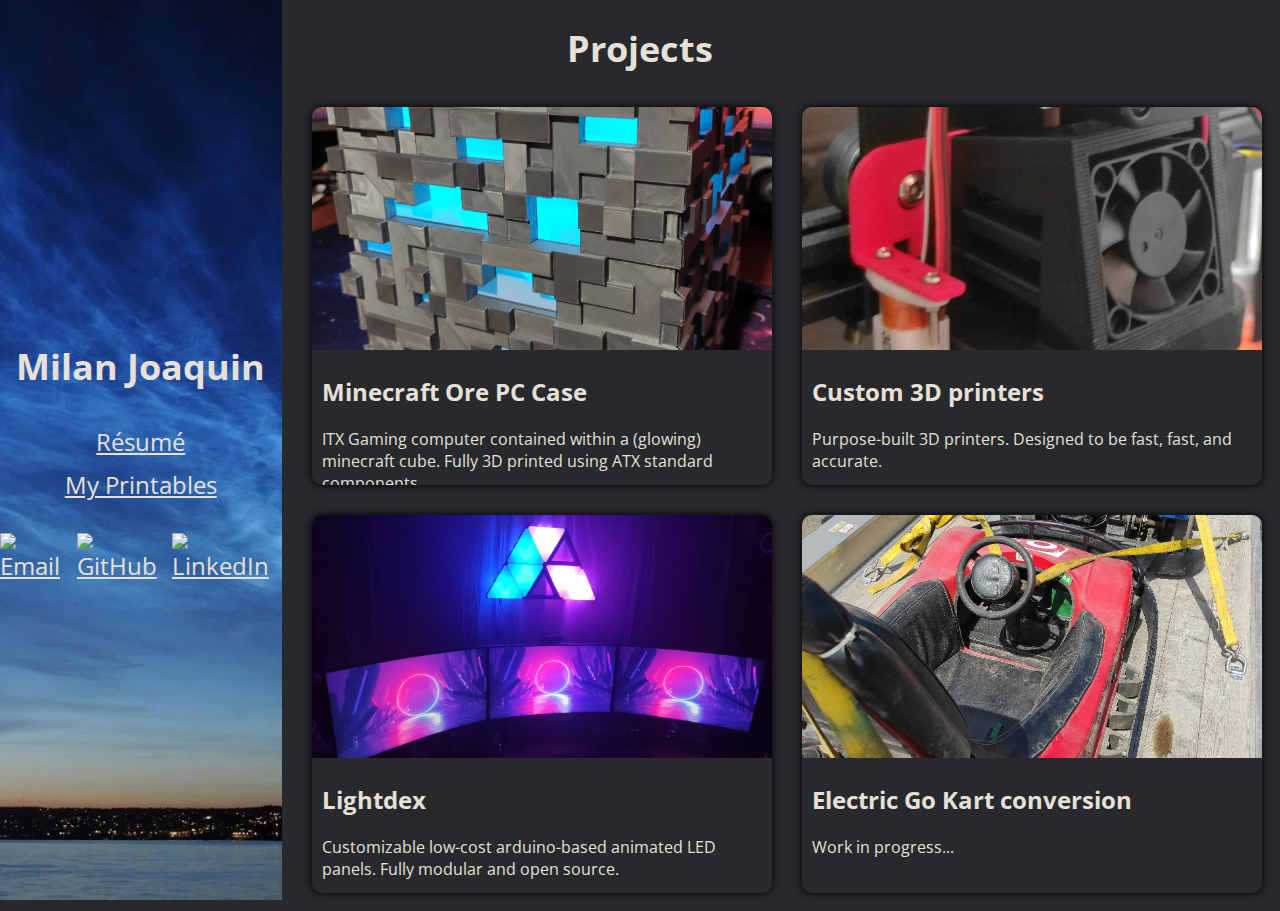
==== index.html @ 65297bf9 "Increased comfort" ====
<!DOCTYPE html>
<html>
<!-- Hello there ;) -->

<head>
    <title>Milan Joaquin | Portfolio</title>
    <link href="https://fonts.googleapis.com/css2?family=Open+Sans&display=swap" rel="stylesheet">
    <style>
        /* CSS for styling the body */
        body {
            background-color: #27292c;
            /*default dark*/
            color: #e6e0d8;
            /*default light*/
            font-family: 'Open Sans', sans-serif;
            /*default font*/
        }

        /* CSS for styling the side panel */
        #side-panel {
            background-image: url("banner-image.jpg");
            background-size: cover;
            /* Background size to cover the whole panel */
            background-repeat: no-repeat;
            position: fixed;
            top: 0;
            left: 0;
            width: 22vw;
            height: 100vh;
            display: flex;
            flex-direction: column;
            align-items: center;
            justify-content: center;
        }

        /* CSS for styling the title */
        h1 {
            font-size: 36px;
            text-align: center;
        }

        /* CSS for styling the header links */
        a {
            color: #e6e0d8;
            /* Force default colour */
            text-decoration: underline;
            font-size: 24px;
            margin-top: 10px;
            display: block;
        }


        #logos img {
            width: 30px;
            height: 30px;
            margin-right: 10px;
            /* add margin between logos */
        }

        .project-box {
            padding-bottom: 15vh;
            box-sizing: border-box;
            overflow: hidden;
            height: 42vh;
            box-shadow: 0px 0px 10px #000;
            margin: 10px;

            border-radius: 10px;
            /* Rounds the corners of the project box */

        }

        .project-box h2,
        .project-box p {
            padding-left: 10px;
            padding-right: 10px;
            overflow: hidden;
        }

        .project-box:hover {
            background-color: #333;
            cursor: pointer;
        }

        #project-container {
            position: relative;
            margin-left: 23vw;
            /* push the container away from the side panel */
        }

        img {
            width: 100%;
            height: 100%;
            object-fit: cover;
        }
    </style>
</head>

<body>
    <div id="side-panel">
        <h1>Milan Joaquin</h1>
        <a href="https://drive.google.com/file/d/1LpB70wsHQN6nvlEiZEyTTWTKem5ew9L4/view?usp=share_link">Résumé</a>
        <a href="https://www.printables.com/social/192937-mjjoaquin/models">My Printables</a><br />
        <div id="logos" style="display: flex; align-items: center;">
            <a href="mailto:milanjoaq@gmail.com">
                <img src="https://icon-library.com/images/email-icon-white/email-icon-white-5.jpg" alt="Email">
            </a>
            <a href="https://github.com/mjjoaquin">
                <img src="https://icon-library.com/images/github-icon-white/github-icon-white-6.jpg" alt="GitHub">
            </a>
            <a href="https://www.linkedin.com/in/milan-joaquin-6308b6221/">
                <img src="https://iconsplace.com/wp-content/uploads/_icons/ffffff/256/png/linkedin-icon-18-256.png"
                    alt="LinkedIn">
            </a>
        </div>

    </div>
    <h1> Projects </h1>
    <div id="project-container"
        style="display: grid; grid-template-columns: repeat(2, 1fr); grid-template-rows: repeat(2, 1fr); grid-gap: 10px;">
        <div class="project-box" onclick="window.location.href = 'mccase.html';"
            style="box-shadow: 0px 0px 10px #000; border-radius: 10px;">
            <img src="project-image-4.jpg" alt="Project Image 4">
            <h2>Minecraft Ore PC Case</h2>
            <p>ITX Gaming computer contained within a (glowing) minecraft cube. Fully 3D printed using ATX standard
                components.</p>
        </div>
        <div class="project-box" onclick="window.location.href = '3dprinters.html';"
            style="box-shadow: 0px 0px 10px #000; border-radius: 10px;">
            <img src="project-image-2.jpg" alt="Project Image 2">
            <h2>Custom 3D printers</h2>
            <p>Purpose-built 3D printers. Designed to be fast, fast, and accurate.</p>
        </div>
        <div class="project-box" onclick="window.location.href = 'lightdex.html';"
            style="box-shadow: 0px 0px 10px #000; border-radius: 10px;">
            <img src="project-image-3.jpg" alt="Project Image 3">
            <h2>Lightdex</h2>
            <p>Customizable low-cost arduino-based animated LED panels. Fully modular and open source.</p>
        </div>
        <div class="project-box" onclick="window.location.href = 'gokart.html';"
            style="box-shadow: 0px 0px 10px #000; border-radius: 10px;">
            <img src="project-image-1.jpg" alt="Project Image 1">
            <h2>Electric Go Kart conversion</h2>
            <p>Work in progress...</p>
        </div>
    </div>
</body>

</html>
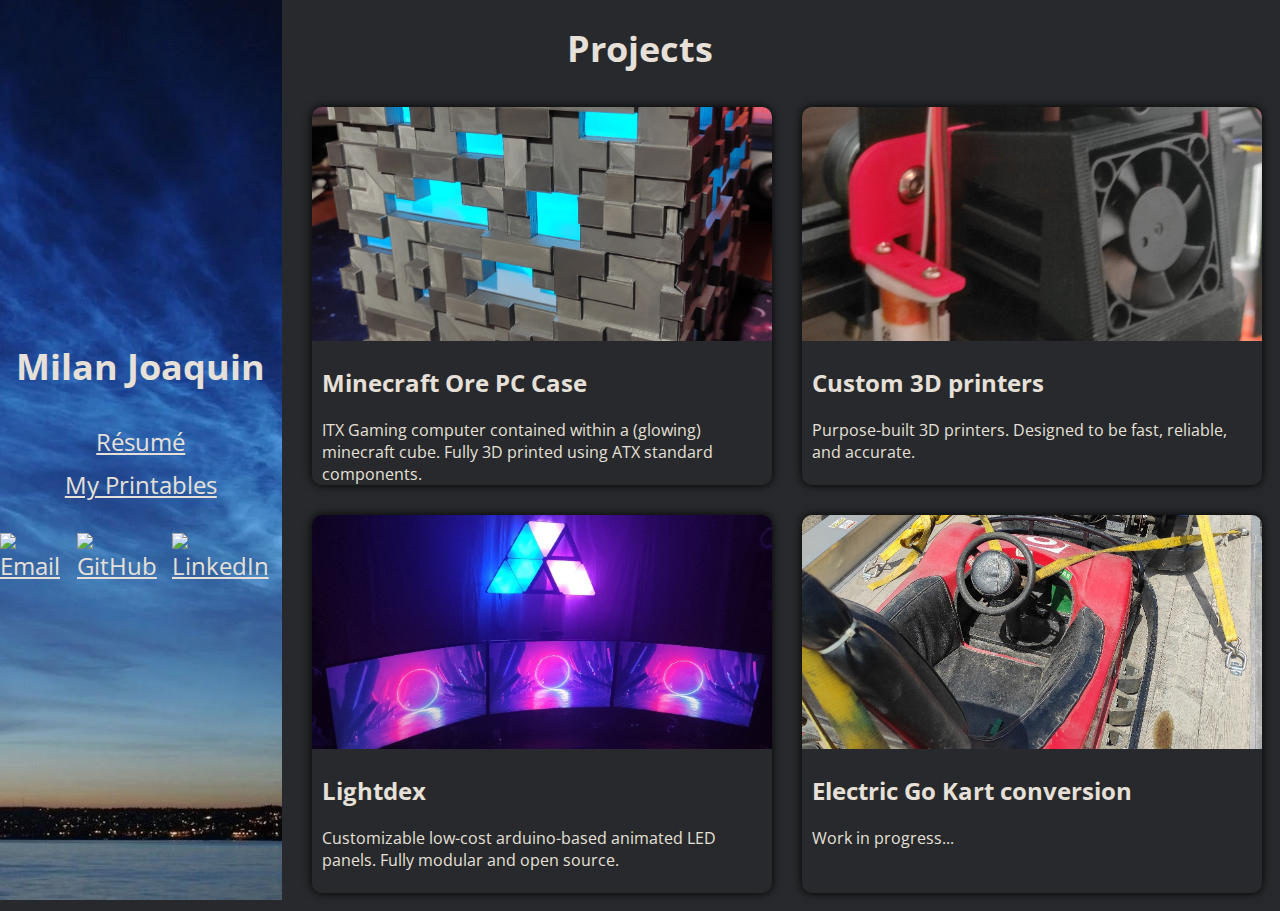
==== commit 3ac16e52: "Added hover effect" ====
--- a/index.html
+++ b/index.html
@@ -58,13 +58,12 @@
         }
 
         .project-box {
-            padding-bottom: 15vh;
+            padding-bottom: 16vh;
             box-sizing: border-box;
             overflow: hidden;
             height: 42vh;
             box-shadow: 0px 0px 10px #000;
             margin: 10px;
-
             border-radius: 10px;
             /* Rounds the corners of the project box */
 
@@ -129,7 +128,7 @@
             style="box-shadow: 0px 0px 10px #000; border-radius: 10px;">
             <img src="project-image-2.jpg" alt="Project Image 2">
             <h2>Custom 3D printers</h2>
-            <p>Purpose-built 3D printers. Designed to be fast, fast, and accurate.</p>
+            <p>Purpose-built 3D printers. Designed to be fast, reliable, and accurate.</p>
         </div>
         <div class="project-box" onclick="window.location.href = 'lightdex.html';"
             style="box-shadow: 0px 0px 10px #000; border-radius: 10px;">
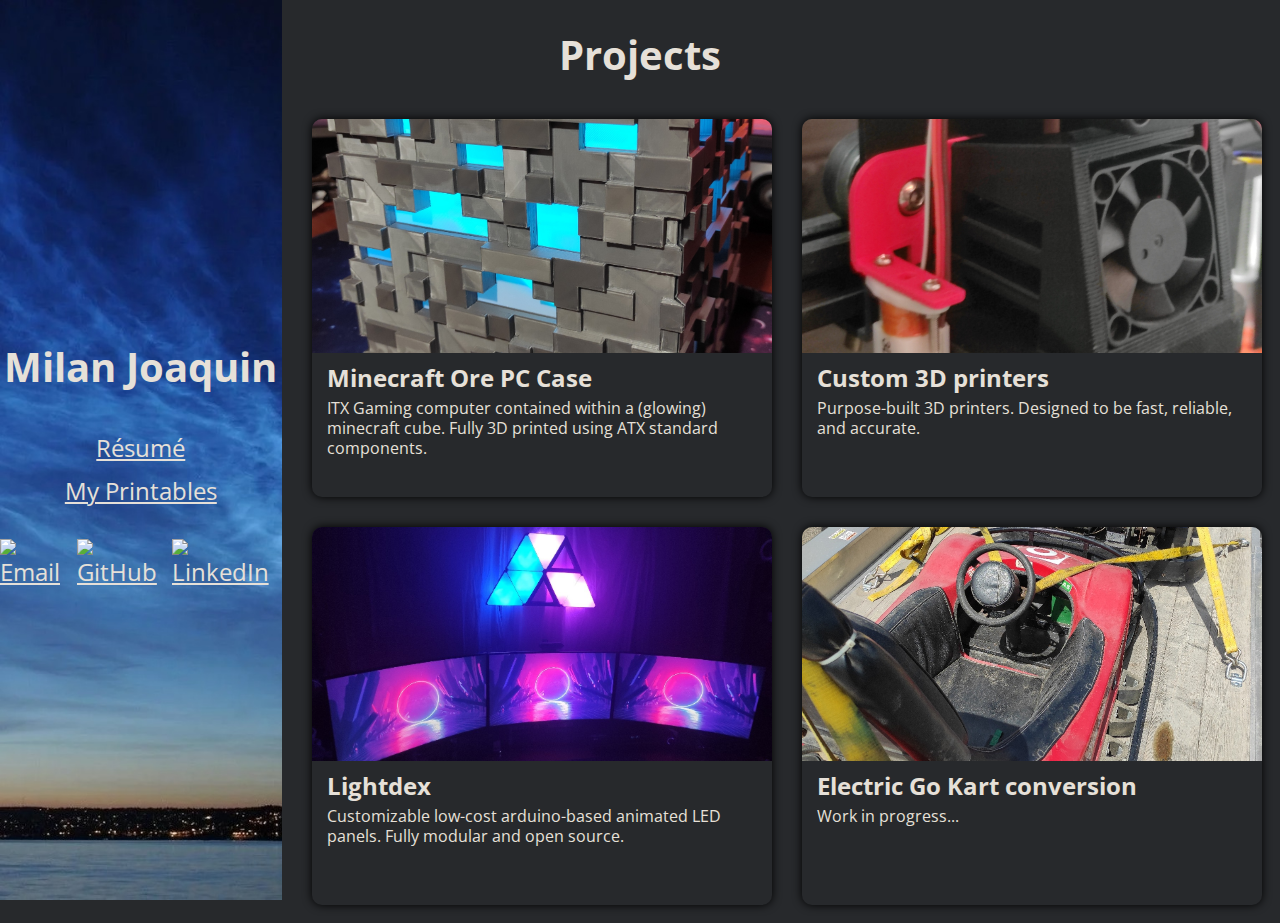
==== commit 185e199d: "Increased compactness for smaller displayers" ====
--- a/index.html
+++ b/index.html
@@ -35,7 +35,7 @@
 
         /* CSS for styling the title */
         h1 {
-            font-size: 36px;
+            font-size: 2.5em;
             text-align: center;
         }
 
@@ -44,7 +44,7 @@
             color: #e6e0d8;
             /* Force default colour */
             text-decoration: underline;
-            font-size: 24px;
+            font-size: 1.5em;
             margin-top: 10px;
             display: block;
         }
@@ -74,6 +74,9 @@
             padding-left: 10px;
             padding-right: 10px;
             overflow: hidden;
+            line-height: 1.25;
+            align-content: center;
+            margin: 5px;
         }
 
         .project-box:hover {
@@ -98,21 +101,20 @@
 <body>
     <div id="side-panel">
         <h1>Milan Joaquin</h1>
-        <a href="https://drive.google.com/file/d/1LpB70wsHQN6nvlEiZEyTTWTKem5ew9L4/view?usp=share_link">Résumé</a>
-        <a href="https://www.printables.com/social/192937-mjjoaquin/models">My Printables</a><br />
+        <a href="https://drive.google.com/file/d/1LpB70wsHQN6nvlEiZEyTTWTKem5ew9L4/view?usp=share_link" target="_blank">Résumé</a>
+        <a href="https://www.printables.com/social/192937-mjjoaquin/models" target="_blank">My Printables</a><br />
         <div id="logos" style="display: flex; align-items: center;">
-            <a href="mailto:milanjoaq@gmail.com">
+            <a href="mailto:milanjoaq@gmail.com" target="_blank">
                 <img src="https://icon-library.com/images/email-icon-white/email-icon-white-5.jpg" alt="Email">
             </a>
-            <a href="https://github.com/mjjoaquin">
+            <a href="https://github.com/mjjoaquin" target="_blank">
                 <img src="https://icon-library.com/images/github-icon-white/github-icon-white-6.jpg" alt="GitHub">
             </a>
-            <a href="https://www.linkedin.com/in/milan-joaquin-6308b6221/">
+            <a href="https://www.linkedin.com/in/milan-joaquin-6308b6221/" target="_blank">
                 <img src="https://iconsplace.com/wp-content/uploads/_icons/ffffff/256/png/linkedin-icon-18-256.png"
                     alt="LinkedIn">
             </a>
         </div>
-
     </div>
     <h1> Projects </h1>
     <div id="project-container"
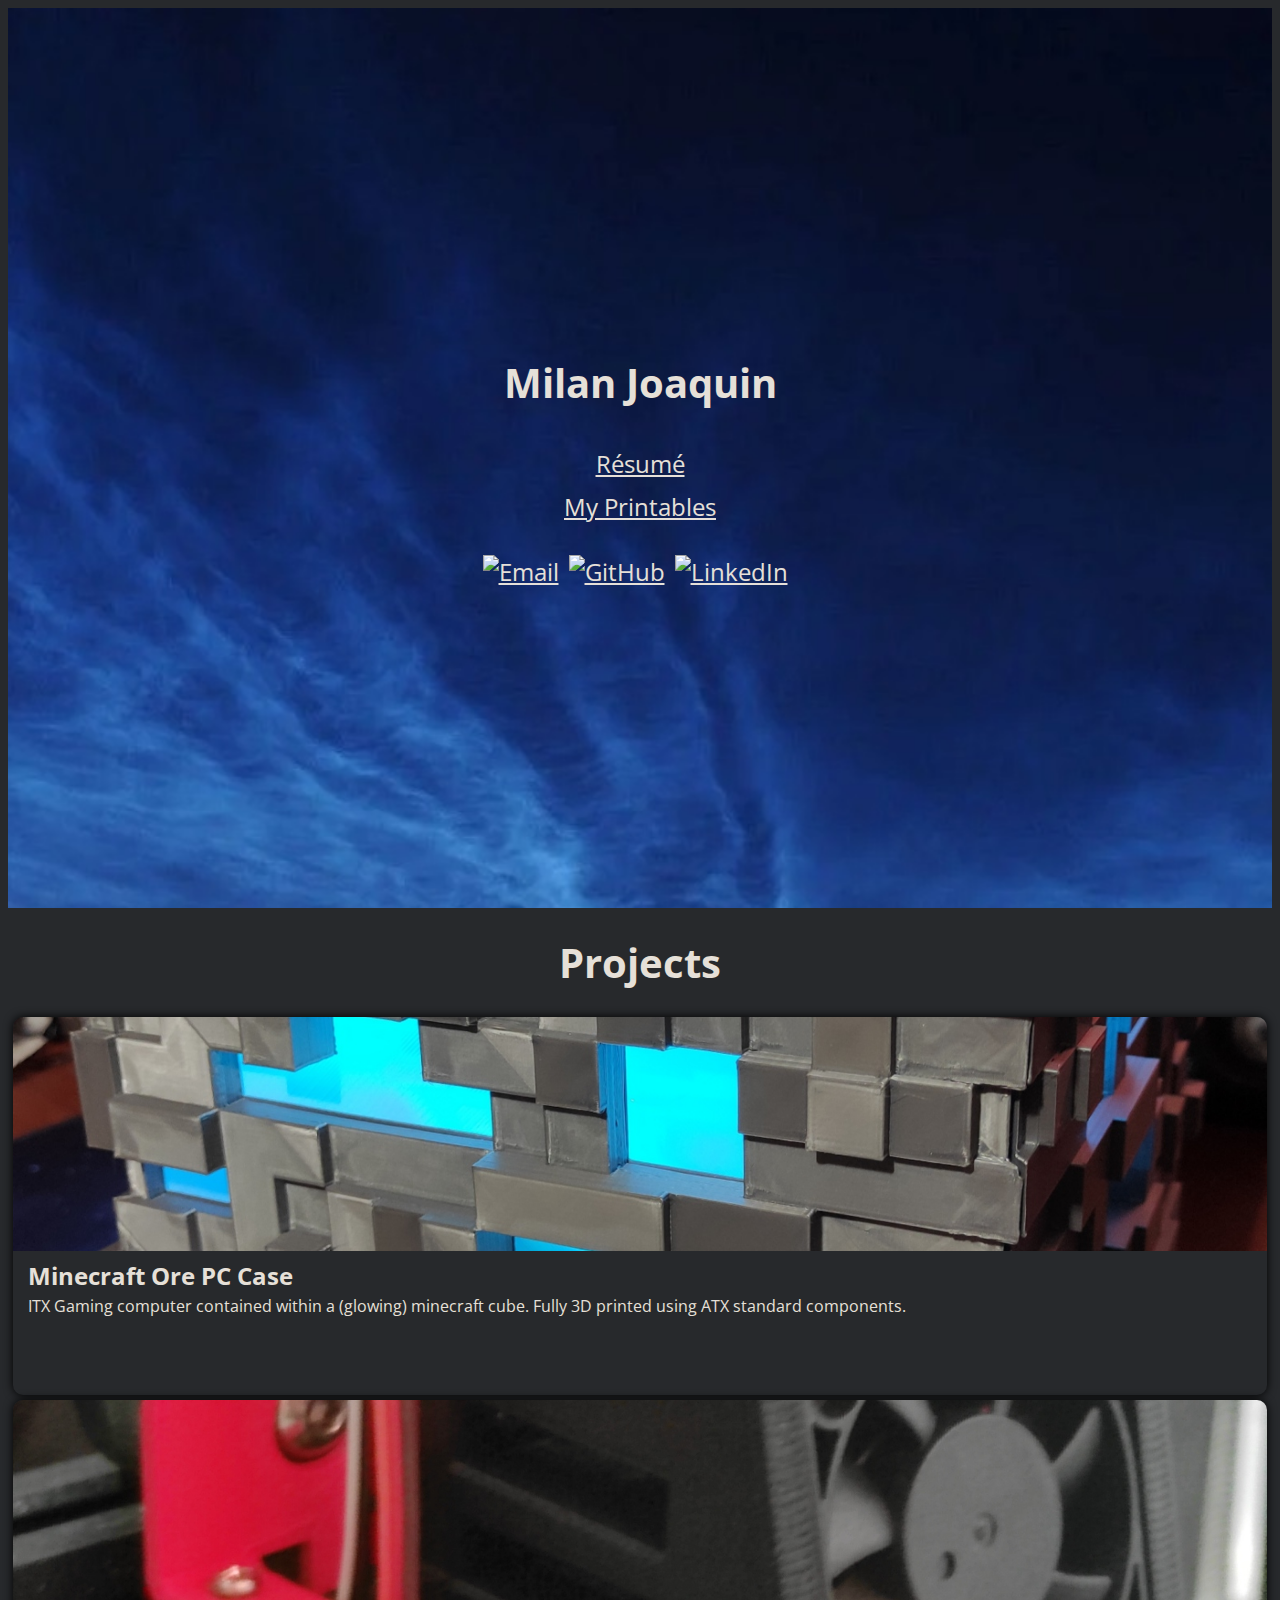
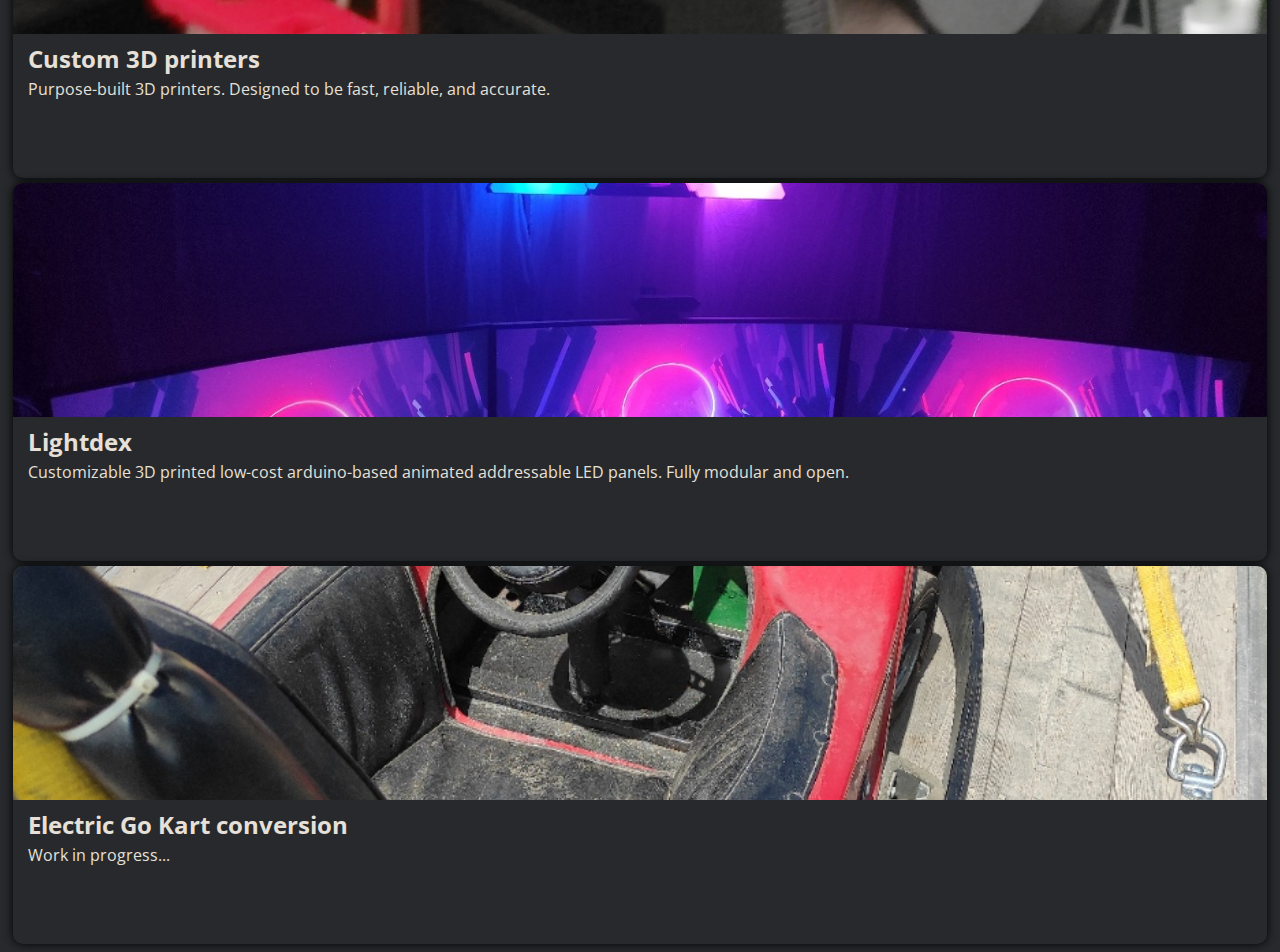
==== commit 6429012f: "Add bootstrap to all pages" ====
--- a/index.html
+++ b/index.html
@@ -4,147 +4,78 @@
 
 <head>
     <title>Milan Joaquin | Portfolio</title>
+    <link href="https://cdn.jsdelivr.net/npm/bootstrap@5.1.3/dist/css/bootstrap.min.css" rel="stylesheet"
+        integrity="sha384-1BmE4kWBq78iYhFldvKuhfTAU6auU8tT94WrHftjDbrCEXSU1oBoqyl2QvZ6jIW3" crossorigin="anonymous">
     <link href="https://fonts.googleapis.com/css2?family=Open+Sans&display=swap" rel="stylesheet">
-    <style>
-        /* CSS for styling the body */
-        body {
-            background-color: #27292c;
-            /*default dark*/
-            color: #e6e0d8;
-            /*default light*/
-            font-family: 'Open Sans', sans-serif;
-            /*default font*/
-        }
-
-        /* CSS for styling the side panel */
-        #side-panel {
-            background-image: url("banner-image.jpg");
-            background-size: cover;
-            /* Background size to cover the whole panel */
-            background-repeat: no-repeat;
-            position: fixed;
-            top: 0;
-            left: 0;
-            width: 22vw;
-            height: 100vh;
-            display: flex;
-            flex-direction: column;
-            align-items: center;
-            justify-content: center;
-        }
-
-        /* CSS for styling the title */
-        h1 {
-            font-size: 2.5em;
-            text-align: center;
-        }
-
-        /* CSS for styling the header links */
-        a {
-            color: #e6e0d8;
-            /* Force default colour */
-            text-decoration: underline;
-            font-size: 1.5em;
-            margin-top: 10px;
-            display: block;
-        }
-
-
-        #logos img {
-            width: 30px;
-            height: 30px;
-            margin-right: 10px;
-            /* add margin between logos */
-        }
-
-        .project-box {
-            padding-bottom: 16vh;
-            box-sizing: border-box;
-            overflow: hidden;
-            height: 42vh;
-            box-shadow: 0px 0px 10px #000;
-            margin: 10px;
-            border-radius: 10px;
-            /* Rounds the corners of the project box */
-
-        }
-
-        .project-box h2,
-        .project-box p {
-            padding-left: 10px;
-            padding-right: 10px;
-            overflow: hidden;
-            line-height: 1.25;
-            align-content: center;
-            margin: 5px;
-        }
-
-        .project-box:hover {
-            background-color: #333;
-            cursor: pointer;
-        }
-
-        #project-container {
-            position: relative;
-            margin-left: 23vw;
-            /* push the container away from the side panel */
-        }
-
-        img {
-            width: 100%;
-            height: 100%;
-            object-fit: cover;
-        }
-    </style>
+    <link rel="stylesheet" href="template.css">
 </head>
 
 <body>
-    <div id="side-panel">
-        <h1>Milan Joaquin</h1>
-        <a href="https://drive.google.com/file/d/1LpB70wsHQN6nvlEiZEyTTWTKem5ew9L4/view?usp=share_link" target="_blank">Résumé</a>
-        <a href="https://www.printables.com/social/192937-mjjoaquin/models" target="_blank">My Printables</a><br />
-        <div id="logos" style="display: flex; align-items: center;">
-            <a href="mailto:milanjoaq@gmail.com" target="_blank">
-                <img src="https://icon-library.com/images/email-icon-white/email-icon-white-5.jpg" alt="Email">
-            </a>
-            <a href="https://github.com/mjjoaquin" target="_blank">
-                <img src="https://icon-library.com/images/github-icon-white/github-icon-white-6.jpg" alt="GitHub">
-            </a>
-            <a href="https://www.linkedin.com/in/milan-joaquin-6308b6221/" target="_blank">
-                <img src="https://iconsplace.com/wp-content/uploads/_icons/ffffff/256/png/linkedin-icon-18-256.png"
-                    alt="LinkedIn">
-            </a>
+    <div class="row content">
+        <div class="col-md-3 align-items-center text-center p-5" id="side-panel">
+            <h1>Milan Joaquin</h1>
+            <a href="https://drive.google.com/file/d/1LpB70wsHQN6nvlEiZEyTTWTKem5ew9L4/view?usp=share_link"
+                target="_blank">Résumé</a>
+            <a href="https://www.printables.com/social/192937-mjjoaquin/models" target="_blank">My Printables</a><br />
+            <div id="logos" style="display: flex;">
+                <a href="#" onclick="openEmail()">
+                    <img src="https://icon-library.com/images/email-icon-white/email-icon-white-5.jpg" alt="Email">
+                </a>
+                <a href="https://github.com/mjjoaquin" target="_blank">
+                    <img src="https://icon-library.com/images/github-icon-white/github-icon-white-6.jpg" alt="GitHub">
+                </a>
+                <a href="https://www.linkedin.com/in/milan-joaquin-6308b6221/" target="_blank">
+                    <img src="https://uxwing.com/wp-content/themes/uxwing/download/brands-and-social-media/linkedin-app-white-icon.png"
+                        alt="LinkedIn">
+                </a>
+            </div>
+        </div>
+
+        <div class="col-md-9">
+            <h1> Projects </h1>
+            <div class="row">
+                <div class="col-md-6">
+                    <div class="project-box" onclick="window.location.href = 'mccase.html';">
+                        <img src="project-image-4.jpg" alt="Project Image 4">
+                        <h2>Minecraft Ore PC Case</h2>
+                        <p>ITX Gaming computer contained within a (glowing) minecraft cube. Fully 3D printed using
+                            ATX
+                            standard
+                            components.</p>
+                    </div>
+                </div>
+                <div class="col-md-6">
+                    <div class="project-box" onclick="window.location.href = '3dprinters.html';">
+                        <img src="project-image-2.jpg" alt="Project Image 2">
+                        <h2>Custom 3D printers</h2>
+                        <p>Purpose-built 3D printers. Designed to be fast, reliable, and accurate.</p>
+                    </div>
+                </div>
+            </div>
+            <div class="row">
+                <div class="col-md-6">
+                    <div class="project-box" onclick="window.location.href = 'lightdex.html';">
+                        <img src="project-image-3.jpg" alt="Project Image 3">
+                        <h2>Lightdex</h2>
+                        <p>Customizable 3D printed low-cost arduino-based animated addressable LED panels. Fully modular
+                            and open.
+                        </p>
+                    </div>
+                </div>
+                <div class="col-md-6">
+                    <div class="project-box" onclick="window.location.href = 'gokart.html';">
+                        <img src="project-image-1.jpg" alt="Project Image 1">
+                        <h2>Electric Go Kart conversion</h2>
+                        <p>Work in progress...</p>
+                    </div>
+                </div>
+            </div>
         </div>
     </div>
-    <h1> Projects </h1>
-    <div id="project-container"
-        style="display: grid; grid-template-columns: repeat(2, 1fr); grid-template-rows: repeat(2, 1fr); grid-gap: 10px;">
-        <div class="project-box" onclick="window.location.href = 'mccase.html';"
-            style="box-shadow: 0px 0px 10px #000; border-radius: 10px;">
-            <img src="project-image-4.jpg" alt="Project Image 4">
-            <h2>Minecraft Ore PC Case</h2>
-            <p>ITX Gaming computer contained within a (glowing) minecraft cube. Fully 3D printed using ATX standard
-                components.</p>
-        </div>
-        <div class="project-box" onclick="window.location.href = '3dprinters.html';"
-            style="box-shadow: 0px 0px 10px #000; border-radius: 10px;">
-            <img src="project-image-2.jpg" alt="Project Image 2">
-            <h2>Custom 3D printers</h2>
-            <p>Purpose-built 3D printers. Designed to be fast, reliable, and accurate.</p>
-        </div>
-        <div class="project-box" onclick="window.location.href = 'lightdex.html';"
-            style="box-shadow: 0px 0px 10px #000; border-radius: 10px;">
-            <img src="project-image-3.jpg" alt="Project Image 3">
-            <h2>Lightdex</h2>
-            <p>Customizable low-cost arduino-based animated LED panels. Fully modular and open source.</p>
-        </div>
-        <div class="project-box" onclick="window.location.href = 'gokart.html';"
-            style="box-shadow: 0px 0px 10px #000; border-radius: 10px;">
-            <img src="project-image-1.jpg" alt="Project Image 1">
-            <h2>Electric Go Kart conversion</h2>
-            <p>Work in progress...</p>
-        </div>
-    </div>
+    <script src="template.js"></script>
+    <script src="https://cdn.jsdelivr.net/npm/bootstrap@5.1.3/dist/js/bootstrap.bundle.min.js"
+        integrity="sha384-ka7Sk0Gln4gmtz2MlQnikT1wXgYsOg+OMhuP+IlRH9sENBO0LRn5q+8nbTov4+1p"
+        crossorigin="anonymous"></script>
 </body>
 
 </html>--- a/template.css
+++ b/template.css
@@ -0,0 +1,120 @@
+/* CSS for styling the body */
+body {
+    background-color: #27292c;
+    /*default dark*/
+    color: #e6e0d8;
+    /*default light*/
+    font-family: 'Open Sans', sans-serif !important;
+    /*default font*/
+}
+
+/* CSS for styling the side panel */
+#side-panel {
+    background-image: url("banner-image.jpg");
+    background-size: cover;
+    /* Background size to cover the whole panel */
+    background-repeat: no-repeat;
+    align-items: center;
+    justify-content: center;
+    display: flex;
+    flex-direction: column;
+    height: 100vh; /* Ensure the side panel takes the full height of the viewport */
+}
+
+/* CSS for styling the title */
+h1 {
+    font-size: 2.5em;
+    text-align: center;
+}
+
+/* CSS for styling the header links */
+a {
+    color: #e6e0d8;
+    /* Force default colour */
+    text-decoration: underline;
+    font-size: 1.5em;
+    margin-top: 10px;
+    display: block;
+}
+
+
+#logos img {
+    width: 30px;
+    height: 30px;
+    margin-right: 10px;
+    /* add margin between logos */
+}
+
+.project-box {
+    /* Box used for projects (image combined with text) */
+    padding-bottom: 16vh;
+    box-sizing: border-box;
+    overflow: hidden;
+    height: 42vh;
+    box-shadow: 0px 0px 10px #000;
+    margin: 5px;
+    border-radius: 10px;
+}
+
+.project-container {
+    box-sizing: border-box;
+    overflow: hidden;
+    height: 42vh;
+    box-shadow: 0px 0px 10px #000;
+    margin: 5px;
+    border-radius: 10px;
+}
+
+.text-box {
+    /* Box used for text only */
+    box-sizing: border-box;
+    overflow: hidden;
+    height: 42vh;
+    box-shadow: 0px 0px 10px #000;
+    margin: 5px;
+    border-radius: 10px;
+    padding: 10px;
+}
+
+.project-box h2,
+.project-box p {
+    padding-left: 10px;
+    padding-right: 10px;
+    overflow: hidden;
+    line-height: 1.25;
+    margin: 5px;
+}
+
+.project-box:hover {
+    background-color: #333;
+    cursor: pointer;
+}
+
+.picture-box {
+    /* Box used for images only */
+    box-sizing: border-box;
+    overflow: hidden;
+    height: 42vh;
+    box-shadow: 0px 0px 10px #000;
+    margin: 5px;
+    border-radius: 10px;
+}
+
+.picture-box:hover {
+    /* dim the image when hovered */
+    filter: brightness(40%);
+    cursor: pointer;
+}
+
+img {
+    width: 100%;
+    height: 100%;
+    object-fit: cover;
+}
+
+#back-button {
+    position: absolute;
+    top: 0;
+    left: 0;
+    text-decoration: none;
+}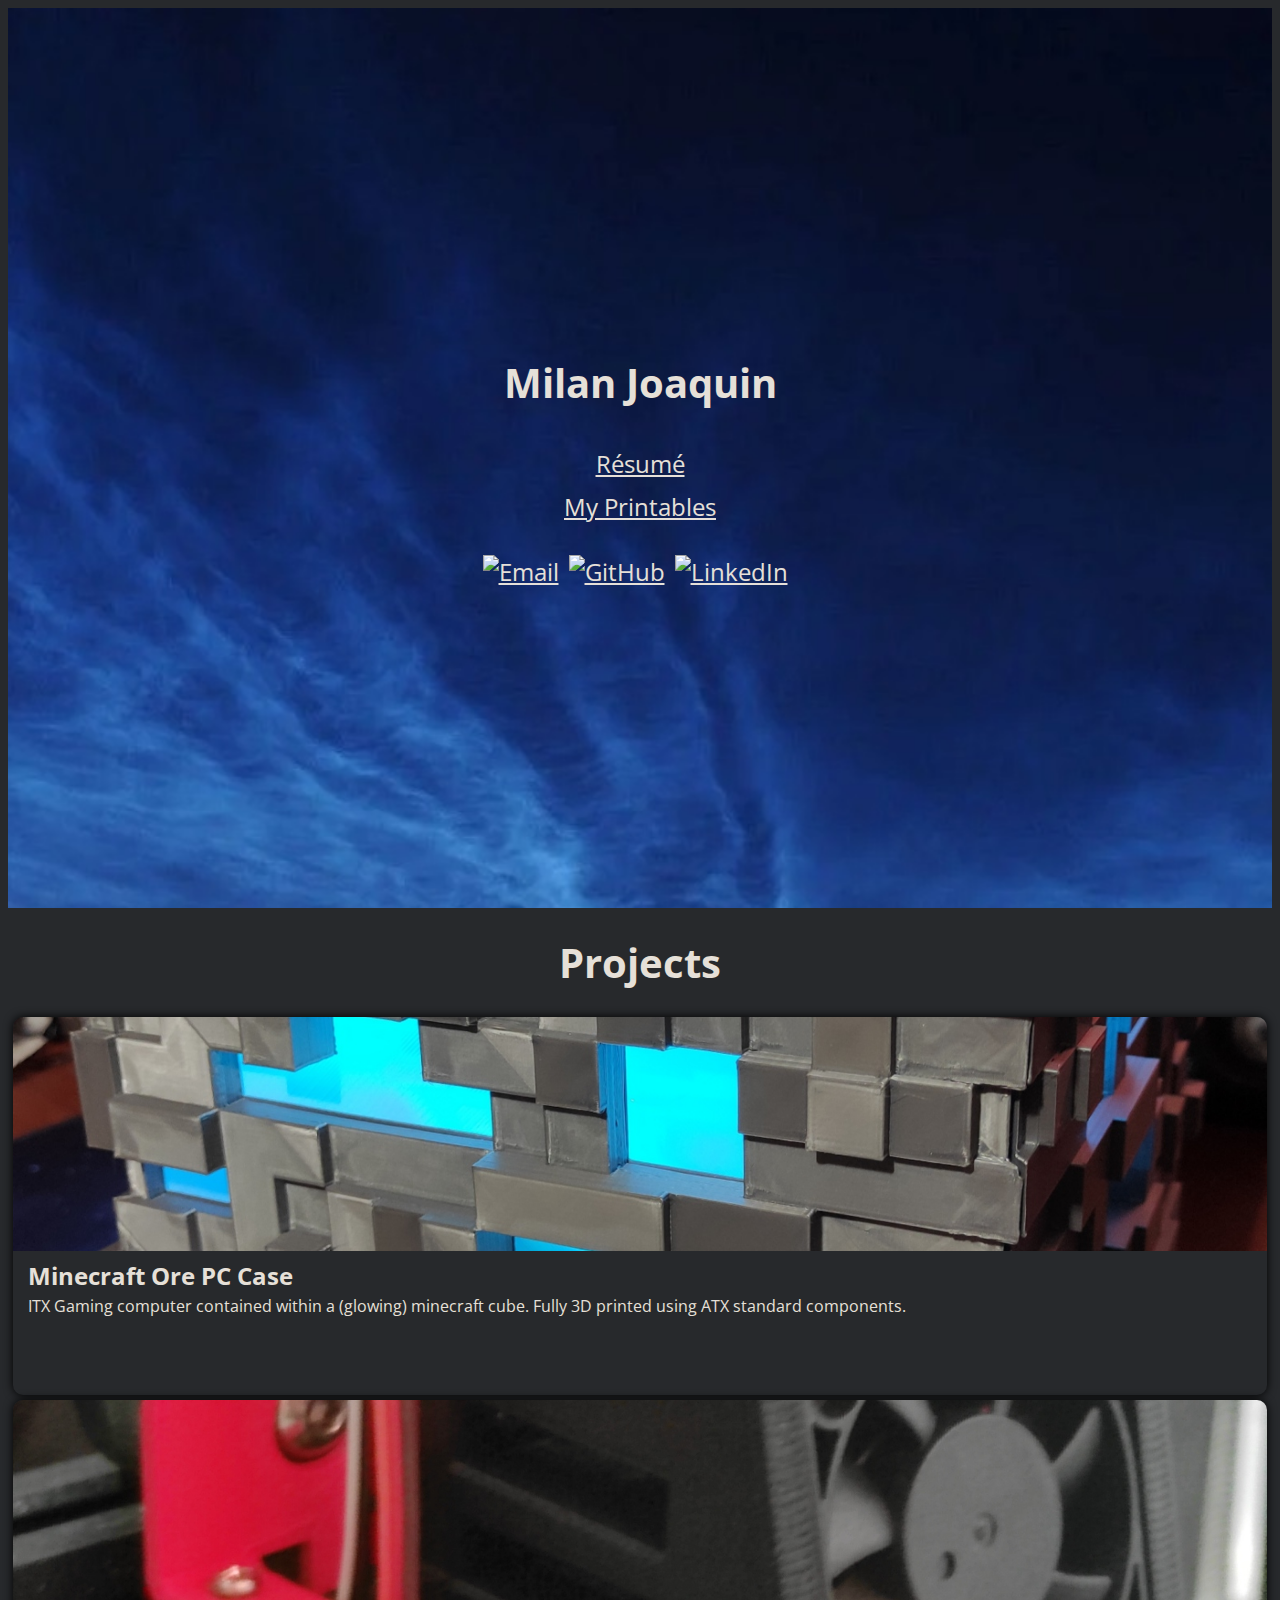
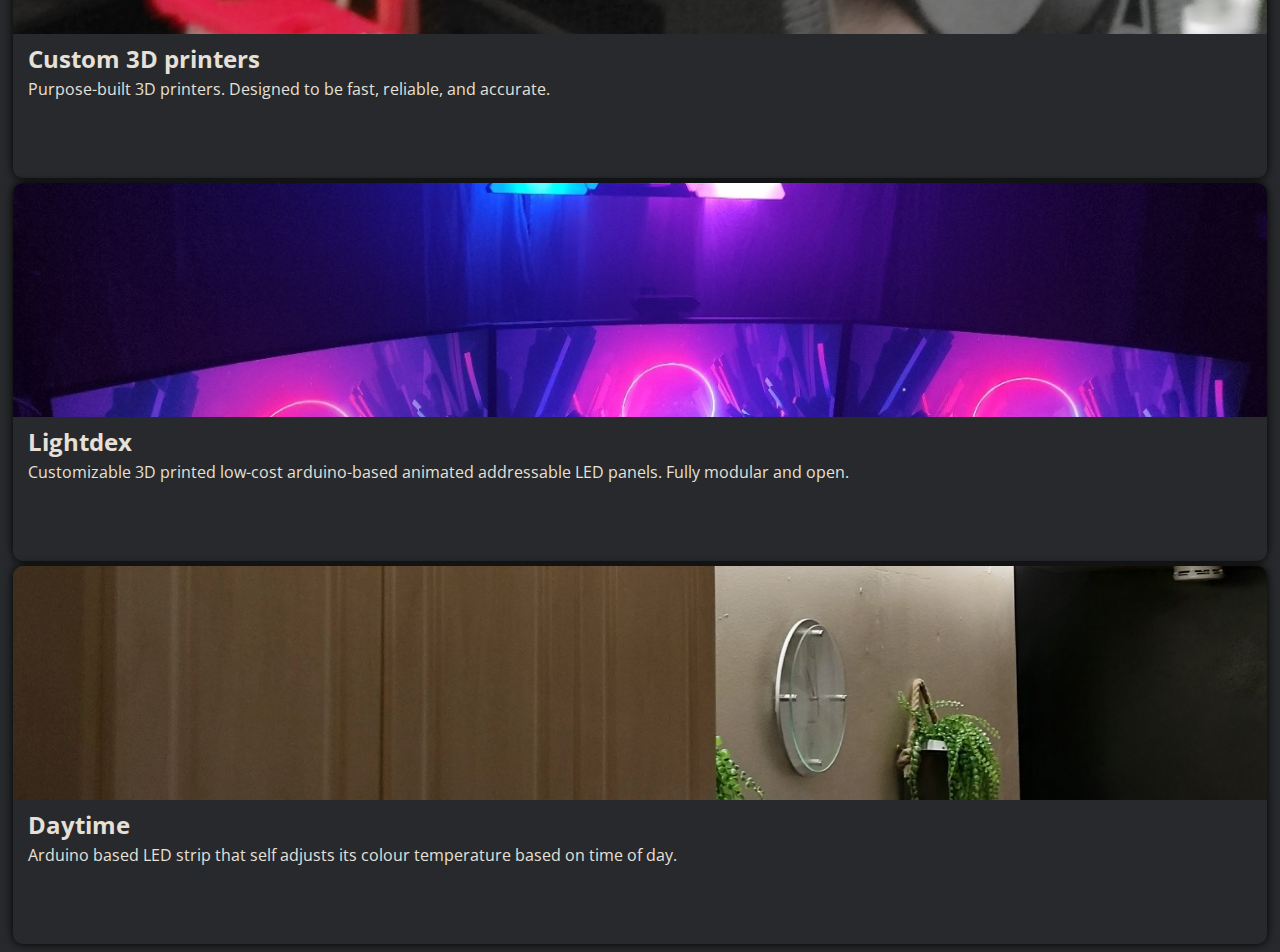
==== commit 3143cd4a: "Added daytime project" ====
--- a/index.html
+++ b/index.html
@@ -63,10 +63,10 @@
                     </div>
                 </div>
                 <div class="col-md-6">
-                    <div class="project-box" onclick="window.location.href = 'gokart.html';">
-                        <img src="project-image-1.jpg" alt="Project Image 1">
-                        <h2>Electric Go Kart conversion</h2>
-                        <p>Work in progress...</p>
+                    <div class="project-box" onclick="window.location.href = 'daytime.html';">
+                        <img src="daytimeon.jpg" alt="Project Image 1">
+                        <h2>Daytime</h2>
+                        <p>Arduino based LED strip that self adjusts its colour temperature based on time of day.</p>
                     </div>
                 </div>
             </div>
--- a/template.css
+++ b/template.css
@@ -37,7 +37,6 @@
     display: block;
 }
 
-
 #logos img {
     width: 30px;
     height: 30px;
@@ -48,15 +47,6 @@
 .project-box {
     /* Box used for projects (image combined with text) */
     padding-bottom: 16vh;
-    box-sizing: border-box;
-    overflow: hidden;
-    height: 42vh;
-    box-shadow: 0px 0px 10px #000;
-    margin: 5px;
-    border-radius: 10px;
-}
-
-.project-container {
     box-sizing: border-box;
     overflow: hidden;
     height: 42vh;
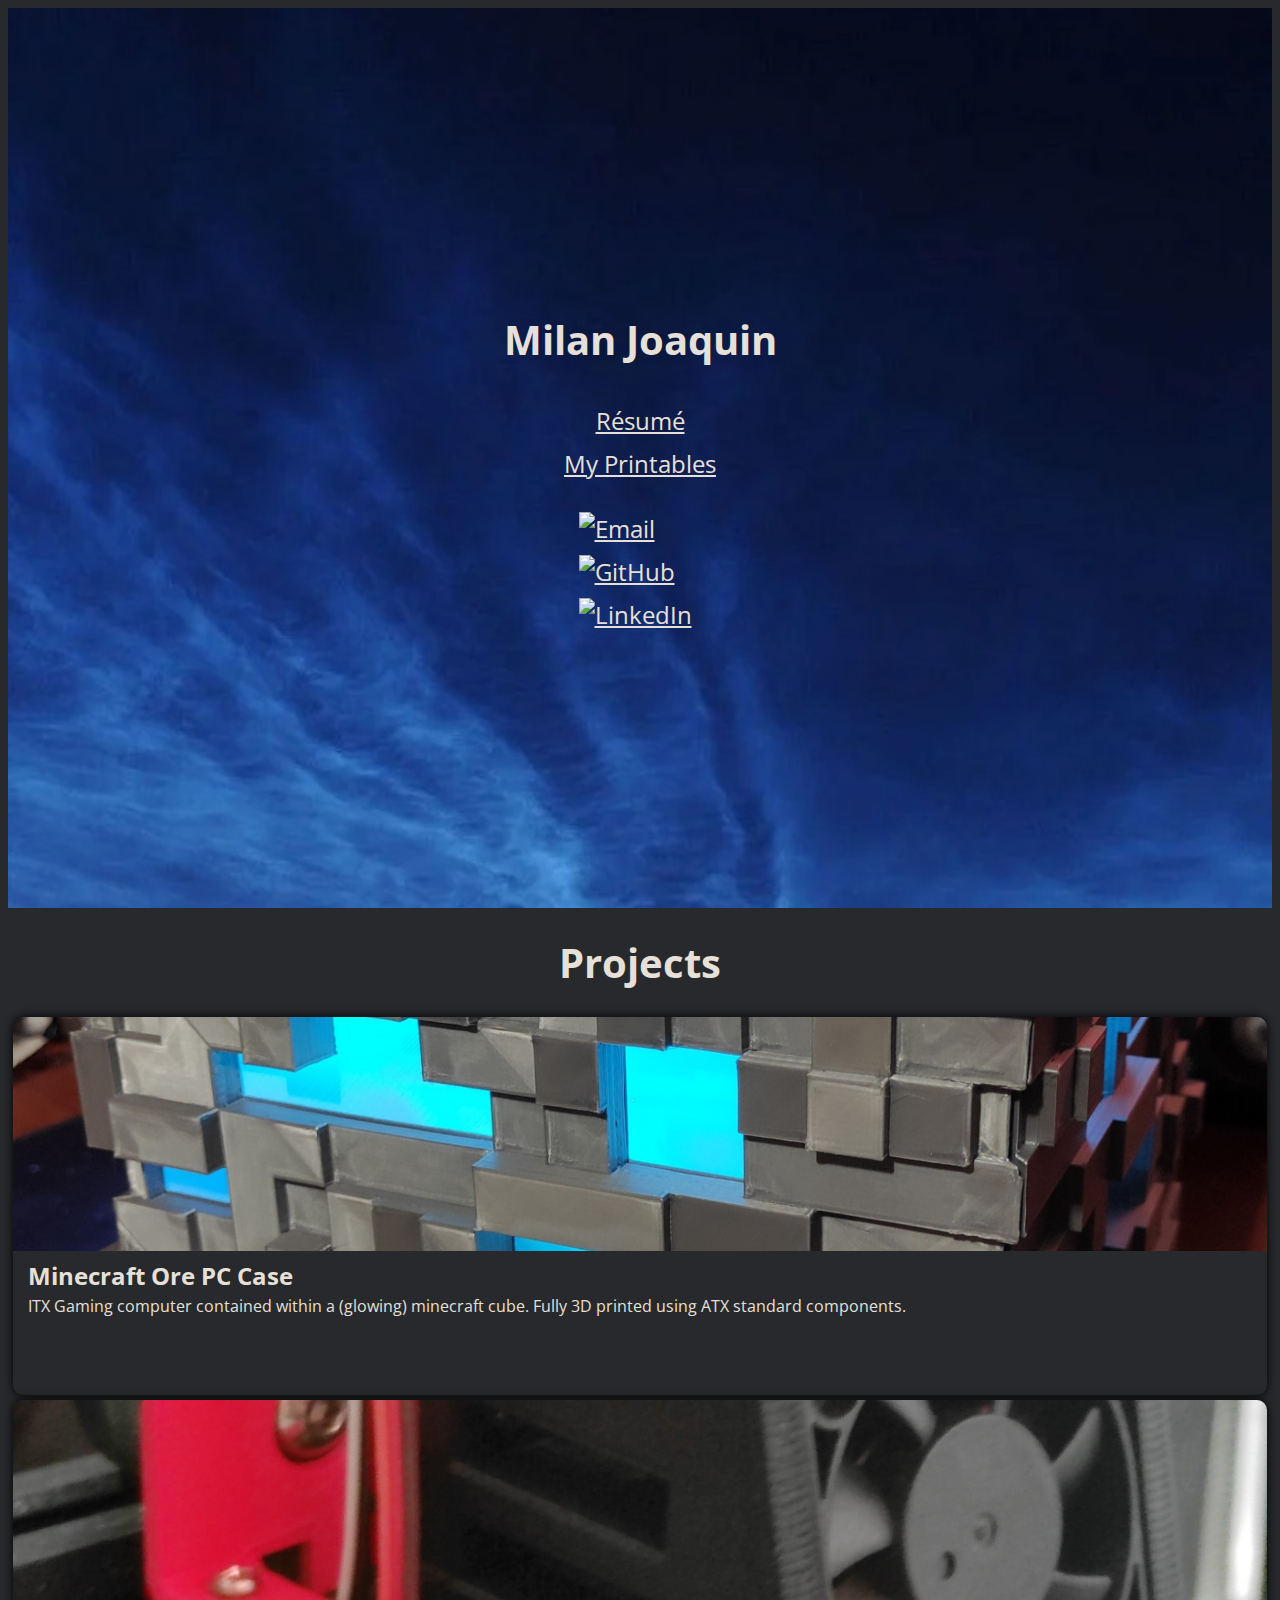
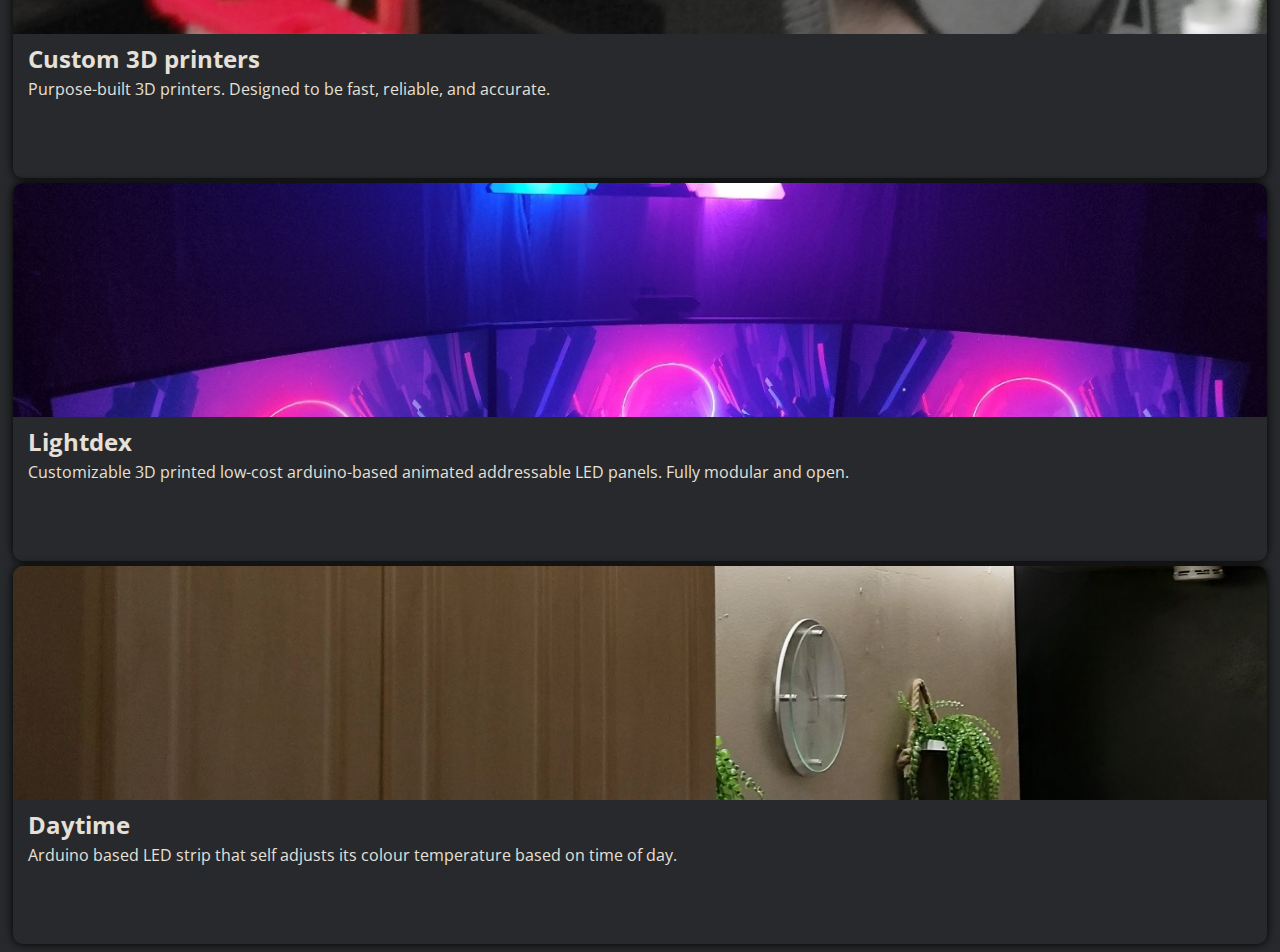
==== commit 48d10ee2: "Improve mobile UI, organize images, add favicon" ====
--- a/index.html
+++ b/index.html
@@ -4,6 +4,7 @@
 
 <head>
     <title>Milan Joaquin | Portfolio</title>
+    <link rel="icon" href="content/favicon.png" type="image/png">
     <link href="https://cdn.jsdelivr.net/npm/bootstrap@5.1.3/dist/css/bootstrap.min.css" rel="stylesheet"
         integrity="sha384-1BmE4kWBq78iYhFldvKuhfTAU6auU8tT94WrHftjDbrCEXSU1oBoqyl2QvZ6jIW3" crossorigin="anonymous">
     <link href="https://fonts.googleapis.com/css2?family=Open+Sans&display=swap" rel="stylesheet">
@@ -11,62 +12,68 @@
 </head>
 
 <body>
-    <div class="row content">
-        <div class="col-md-3 align-items-center text-center p-5" id="side-panel">
-            <h1>Milan Joaquin</h1>
-            <a href="https://drive.google.com/file/d/1LpB70wsHQN6nvlEiZEyTTWTKem5ew9L4/view?usp=share_link"
-                target="_blank">Résumé</a>
-            <a href="https://www.printables.com/social/192937-mjjoaquin/models" target="_blank">My Printables</a><br />
-            <div id="logos" style="display: flex;">
-                <a href="#" onclick="openEmail()">
-                    <img src="https://icon-library.com/images/email-icon-white/email-icon-white-5.jpg" alt="Email">
-                </a>
-                <a href="https://github.com/mjjoaquin" target="_blank">
-                    <img src="https://icon-library.com/images/github-icon-white/github-icon-white-6.jpg" alt="GitHub">
-                </a>
-                <a href="https://www.linkedin.com/in/milan-joaquin-6308b6221/" target="_blank">
-                    <img src="https://uxwing.com/wp-content/themes/uxwing/download/brands-and-social-media/linkedin-app-white-icon.png"
-                        alt="LinkedIn">
-                </a>
+    <div class="container-fluid">
+        <div class="row">
+            <div class="col-md-3 col-12 align-items-center text-center p-5 bg-light" id="side-panel">
+                <h1>Milan Joaquin</h1>
+                <a href="https://drive.google.com/file/d/1LpB70wsHQN6nvlEiZEyTTWTKem5ew9L4/view?usp=share_link"
+                    target="_blank">Résumé</a>
+                <a href="https://www.printables.com/social/192937-mjjoaquin/models" target="_blank">My
+                    Printables</a><br />
+                <div id="logos" class="d-flex justify-content-center">
+                    <a href="#" onclick="openEmail()">
+                        <img src="https://icon-library.com/images/email-icon-white/email-icon-white-5.jpg" alt="Email">
+                    </a>
+                    <a href="https://github.com/mjjoaquin" target="_blank">
+                        <img src="https://icon-library.com/images/github-icon-white/github-icon-white-6.jpg"
+                            alt="GitHub">
+                    </a>
+                    <a href="https://www.linkedin.com/in/milan-joaquin-6308b6221/" target="_blank">
+                        <img src="https://uxwing.com/wp-content/themes/uxwing/download/brands-and-social-media/linkedin-app-white-icon.png"
+                            alt="LinkedIn">
+                    </a>
+                </div>
             </div>
-        </div>
 
-        <div class="col-md-9">
-            <h1> Projects </h1>
-            <div class="row">
-                <div class="col-md-6">
-                    <div class="project-box" onclick="window.location.href = 'mccase.html';">
-                        <img src="project-image-4.jpg" alt="Project Image 4">
-                        <h2>Minecraft Ore PC Case</h2>
-                        <p>ITX Gaming computer contained within a (glowing) minecraft cube. Fully 3D printed using
-                            ATX
-                            standard
-                            components.</p>
+            <div class="col-md-9 col-12">
+                <h1> Projects </h1>
+                <div class="row">
+                    <div class="col-md-6">
+                        <div class="project-box" onclick="window.location.href = 'mccase.html';">
+                            <img src="content/project-image-4.jpg" alt="Project Image 4">
+                            <h2>Minecraft Ore PC Case</h2>
+                            <p>ITX Gaming computer contained within a (glowing) minecraft cube. Fully 3D printed using
+                                ATX
+                                standard
+                                components.</p>
+                        </div>
+                    </div>
+                    <div class="col-md-6">
+                        <div class="project-box" onclick="window.location.href = '3dprinters.html';">
+                            <img src="content/project-image-2.jpg" alt="Project Image 2">
+                            <h2>Custom 3D printers</h2>
+                            <p>Purpose-built 3D printers. Designed to be fast, reliable, and accurate.</p>
+                        </div>
                     </div>
                 </div>
-                <div class="col-md-6">
-                    <div class="project-box" onclick="window.location.href = '3dprinters.html';">
-                        <img src="project-image-2.jpg" alt="Project Image 2">
-                        <h2>Custom 3D printers</h2>
-                        <p>Purpose-built 3D printers. Designed to be fast, reliable, and accurate.</p>
+                <div class="row">
+                    <div class="col-md-6">
+                        <div class="project-box" onclick="window.location.href = 'lightdex.html';">
+                            <img src="content/project-image-3.jpg" alt="Project Image 3">
+                            <h2>Lightdex</h2>
+                            <p>Customizable 3D printed low-cost arduino-based animated addressable LED panels. Fully
+                                modular
+                                and open.
+                            </p>
+                        </div>
                     </div>
-                </div>
-            </div>
-            <div class="row">
-                <div class="col-md-6">
-                    <div class="project-box" onclick="window.location.href = 'lightdex.html';">
-                        <img src="project-image-3.jpg" alt="Project Image 3">
-                        <h2>Lightdex</h2>
-                        <p>Customizable 3D printed low-cost arduino-based animated addressable LED panels. Fully modular
-                            and open.
-                        </p>
-                    </div>
-                </div>
-                <div class="col-md-6">
-                    <div class="project-box" onclick="window.location.href = 'daytime.html';">
-                        <img src="daytimeon.jpg" alt="Project Image 1">
-                        <h2>Daytime</h2>
-                        <p>Arduino based LED strip that self adjusts its colour temperature based on time of day.</p>
+                    <div class="col-md-6">
+                        <div class="project-box" onclick="window.location.href = 'daytime.html';">
+                            <img src="content/daytimeon.jpg" alt="Project Image 1">
+                            <h2>Daytime</h2>
+                            <p>Arduino based LED strip that self adjusts its colour temperature based on time of day.
+                            </p>
+                        </div>
                     </div>
                 </div>
             </div>
--- a/template.css
+++ b/template.css
@@ -10,7 +10,7 @@
 
 /* CSS for styling the side panel */
 #side-panel {
-    background-image: url("banner-image.jpg");
+    background-image: url("content/banner-image.jpg");
     background-size: cover;
     /* Background size to cover the whole panel */
     background-repeat: no-repeat;
